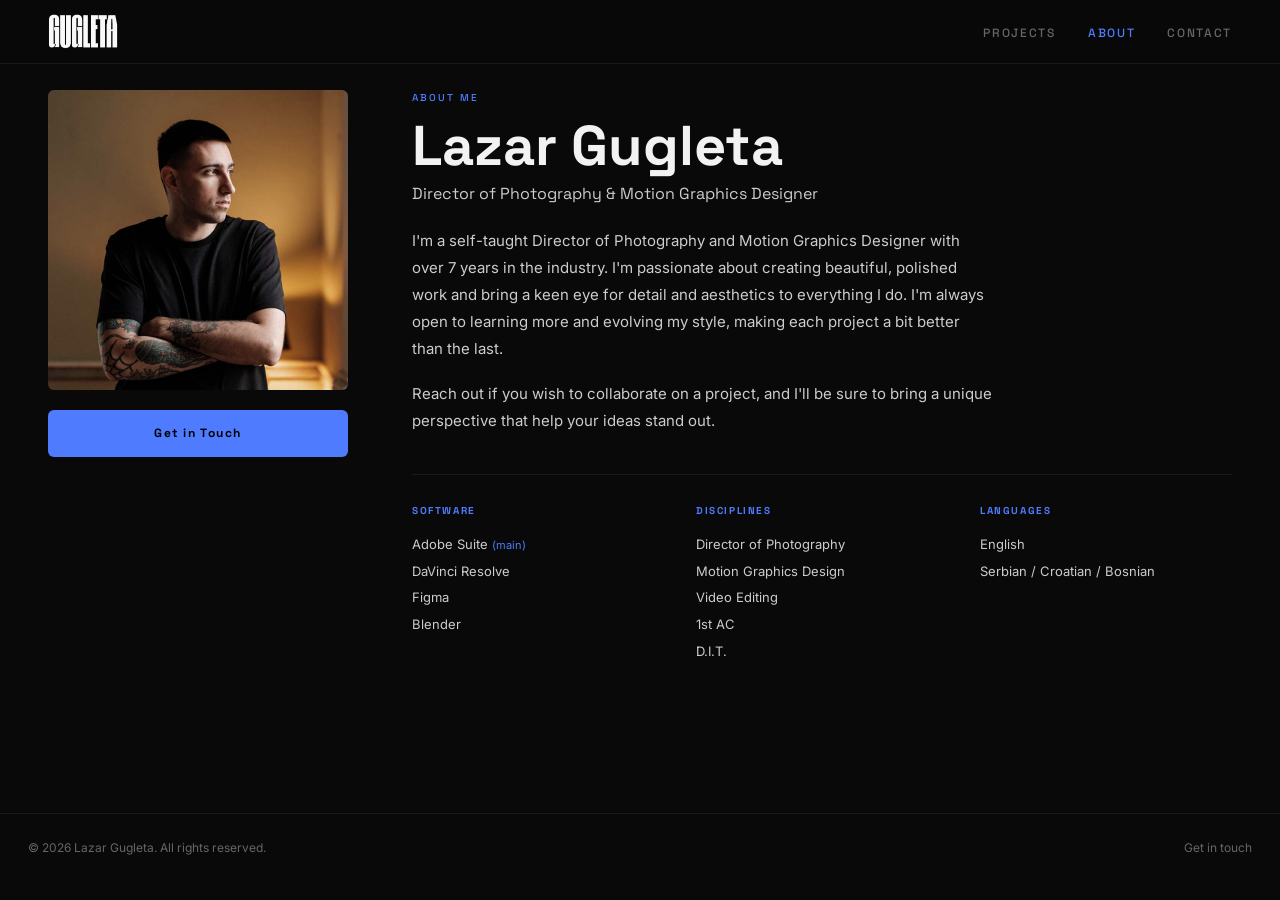
==== pages/about.html @ 64ca3a01 "Add files via upload" ====
<!doctype html>
<html lang="en">
<head>
  <meta charset="utf-8" />
  <meta name="viewport" content="width=device-width,initial-scale=1" />
  <title>About — Lazar Gugleta</title>
  <link rel="icon" type="image/png" href="../favicon.png">
  <link href="https://fonts.googleapis.com/css2?family=Space+Grotesk:wght@300;400;500;700&family=Inter:wght@300;400;500&display=swap" rel="stylesheet">
  <link rel="stylesheet" href="../css/style.css">
</head>
<body>

  <nav id="nav">
    <div class="nav-inner">
      <a href="../index.html" class="nav-logo">
        <img src="../logo.png" alt="Lazar Gugleta" class="nav-logo-img">
        
      </a>
      <ul class="nav-links">
        <li><a href="../index.html">PROJECTS</a></li>
        <li><a href="about.html" class="active">ABOUT</a></li>
        <li><a href="contact.html">CONTACT</a></li>
      </ul>
      <button class="nav-burger" aria-label="Menu" aria-expanded="false">
        <span></span><span></span><span></span>
      </button>
    </div>
  </nav>

  <div class="mobile-menu" id="mobileMenu">
    <ul>
      <li><a href="../index.html">PROJECTS</a></li>
      <li><a href="about.html">ABOUT</a></li>
      <li><a href="contact.html">CONTACT</a></li>
    </ul>
  </div>

  <main class="about-page">
    <div class="about-inner">

      <div class="about-photo-wrap">
        <img src="../Profilna.jpeg" alt="Lazar Gugleta" class="about-photo">
        <a href="contact.html" class="cta-btn" style="display:block;margin-top:20px;text-align:center;">Get in Touch</a>
      </div>

      <div class="about-text">
        <span class="eyebrow">About Me</span>
        <h1 class="about-heading">Lazar Gugleta</h1>
        <p class="about-role">Director of Photography & Motion Graphics Designer</p>

        <p>I'm a self-taught Director of Photography and Motion Graphics Designer with over 7 years in the industry. I'm passionate about creating beautiful, polished work and bring a keen eye for detail and aesthetics to everything I do. I'm always open to learning more and evolving my style, making each project a bit better than the last.</p>
        <p>Reach out if you wish to collaborate on a project, and I'll be sure to bring a unique perspective that help your ideas stand out.</p>

        <div class="skills-block">
          <div class="skill-group">
            <h4>SOFTWARE</h4>
            <ul>
              <li>Adobe Suite <span style="color:var(--accent);font-size:11px">(main)</span></li>
              <li>DaVinci Resolve</li>
              <li>Figma</li>
              <li>Blender</li>
            </ul>
          </div>
          <div class="skill-group">
            <h4>DISCIPLINES</h4>
            <ul>
              <li>Director of Photography</li>
              <li>Motion Graphics Design</li>
              <li>Video Editing</li>
              <li>1st AC</li>
              <li>D.I.T.</li>
            </ul>
          </div>
          <div class="skill-group">
            <h4>LANGUAGES</h4>
            <ul>
              <li>English</li>
              <li>Serbian / Croatian / Bosnian</li>
            </ul>
          </div>
        </div>

      </div>

    </div>
  </main>

  <footer>
    <div class="footer-inner">
      <span>© <span id="year"></span> Lazar Gugleta. All rights reserved.</span>
      <a href="contact.html">Get in touch</a>
    </div>
  </footer>

  <button class="back-top" id="backTop" aria-label="Back to top">&#8593;</button>

  <script src="../js/main.js"></script>
</body>
</html>
---- css/style.css ----
/* =========================================
   Lazar Gugleta Portfolio
   ========================================= */

:root {
  --bg:        #090909;
  --surface:   #111111;
  --border:    rgba(255,255,255,0.07);
  --muted:     #666;
  --mid:       #999;
  --light:     #ccc;
  --white:     #f2f2f2;
  --accent:    #4F7CFF;
  --radius:    6px;
  --nav-h:     64px;
  --max:       1240px;
  --font-head: 'Space Grotesk', system-ui, sans-serif;
  --font-body: 'Inter', system-ui, sans-serif;
  --ease:      cubic-bezier(.25,.46,.45,.94);
}

/* RESET */
*, *::before, *::after { box-sizing: border-box; margin: 0; padding: 0; }
html { scroll-behavior: smooth; }
body {
  background: var(--bg);
  color: var(--white);
  font-family: var(--font-body);
  font-size: 15px;
  line-height: 1.6;
  -webkit-font-smoothing: antialiased;
  overflow-x: hidden;
}
img { display: block; max-width: 100%; }
a { color: inherit; text-decoration: none; }
ul { list-style: none; }
button { font-family: inherit; cursor: pointer; border: none; background: none; }

/* ---- NAV ---- */
#nav {
  position: fixed;
  top: 0; left: 0; right: 0;
  z-index: 100;
  height: var(--nav-h);
  background: rgba(9,9,9,0.92);
  backdrop-filter: blur(12px);
  -webkit-backdrop-filter: blur(12px);
  border-bottom: 1px solid var(--border);
  transition: background .3s var(--ease);
}
.nav-inner {
  max-width: var(--max);
  margin: 0 auto;
  padding: 0 28px;
  height: 100%;
  display: flex;
  align-items: center;
  justify-content: space-between;
}
.nav-logo {
  font-family: var(--font-head);
  font-weight: 700;
  font-size: 14px;
  letter-spacing: .12em;
  color: var(--white);
}
.nav-links {
  display: flex;
  gap: 32px;
}
.nav-links a {
  font-family: var(--font-head);
  font-size: 12px;
  font-weight: 500;
  letter-spacing: .14em;
  color: var(--muted);
  transition: color .2s;
}
.nav-links a:hover,
.nav-links a.active { color: var(--white); }
.nav-links a.active { color: var(--accent); }

/* Burger */
.nav-burger {
  display: none;
  flex-direction: column;
  gap: 5px;
  padding: 6px;
}
.nav-burger span {
  display: block;
  width: 22px;
  height: 2px;
  background: var(--white);
  transition: transform .3s var(--ease), opacity .3s;
}

/* Mobile menu */
.mobile-menu {
  display: none;
  position: fixed;
  inset: 0;
  background: var(--bg);
  z-index: 99;
  align-items: center;
  justify-content: center;
  flex-direction: column;
}
.mobile-menu.open { display: flex; }
.mobile-menu ul { display: flex; flex-direction: column; gap: 28px; text-align: center; }
.mobile-menu a {
  font-family: var(--font-head);
  font-size: 28px;
  font-weight: 700;
  letter-spacing: .1em;
  color: var(--white);
  transition: color .2s;
}
.mobile-menu a:hover { color: var(--accent); }

/* ---- HERO ---- */
main { padding-top: var(--nav-h); }

.hero {
  padding: 80px 28px 48px;
  max-width: var(--max);
  margin: 0 auto;
}
.hero-title {
  font-family: var(--font-head);
  font-size: clamp(42px, 8vw, 96px);
  font-weight: 700;
  line-height: 1.0;
  letter-spacing: -.03em;
  color: var(--white);
}
.hero-title span {
  color: var(--accent);
  display: block;
}

/* ---- PROJECT GRID ---- */
.grid-section {
  max-width: var(--max);
  margin: 0 auto;
  padding: 28px 28px 80px;
}

.project-grid {
  display: grid;
  grid-template-columns: repeat(2, 1fr);
  gap: 3px;
}


.card {
  display: block;
  position: relative;
  overflow: hidden;
  background: var(--surface);
}

.card-thumb {
  position: relative;
  overflow: hidden;
  aspect-ratio: 16/9;
}

.card-thumb img {
  width: 100%;
  height: 100%;
  object-fit: cover;
  transition: transform .6s var(--ease), filter .4s;
  filter: brightness(.85);
}

.card:hover .card-thumb img {
  transform: scale(1.04);
  filter: brightness(.65);
}

.card-overlay {
  position: absolute;
  inset: 0;
  display: flex;
  flex-direction: column;
  align-items: center;
  justify-content: center;
  opacity: 0;
  transition: opacity .3s;
  background: linear-gradient(to top, rgba(0,0,0,.75) 0%, rgba(0,0,0,.08) 55%, transparent 100%);
}
.card:hover .card-overlay { opacity: 1; }

.play-btn {
  width: 64px;
  height: 64px;
  border-radius: 50%;
  border: 2px solid var(--white);
  display: flex;
  align-items: center;
  justify-content: center;
  font-size: 20px;
  color: var(--white);
  padding-left: 4px;
  transition: background .2s, border-color .2s;
  flex-shrink: 0;
}
.card:hover .play-btn {
  background: var(--accent);
  border-color: var(--accent);
  color: #000;
}

.card-hover-title {
  position: absolute;
  bottom: 0;
  left: 0;
  right: 0;
  padding: 14px 16px;
  display: flex;
  flex-direction: column;
  gap: 4px;
  transform: translateY(6px);
  transition: transform .3s cubic-bezier(.25,.46,.45,.94);
}
.card:hover .card-hover-title { transform: translateY(0); }

.card-hover-type {
  font-family: var(--font-head);
  font-size: 10px;
  font-weight: 500;
  letter-spacing: .16em;
  color: var(--accent);
  text-transform: uppercase;
}
.card-hover-name {
  font-family: var(--font-head);
  font-size: 15px;
  font-weight: 600;
  color: var(--white);
  line-height: 1.25;
}

.card-meta {
  padding: 14px 16px 18px;
  border-top: 1px solid var(--border);
}
.card-type {
  font-family: var(--font-head);
  font-size: 10px;
  font-weight: 500;
  letter-spacing: .16em;
  color: var(--accent);
  display: block;
  margin-bottom: 4px;
}
.card-title {
  font-family: var(--font-head);
  font-size: 15px;
  font-weight: 500;
  color: var(--light);
  line-height: 1.3;
}
.card:hover .card-title { color: var(--white); }

/* ---- PROJECT PAGE ---- */
.project-page {
  max-width: var(--max);
  margin: 0 auto;
  padding: 32px 28px 80px;
}

.back-link {
  display: inline-flex;
  align-items: center;
  gap: 6px;
  font-size: 13px;
  font-family: var(--font-head);
  letter-spacing: .08em;
  color: var(--muted);
  margin-bottom: 28px;
  transition: color .2s;
}
.back-link:hover { color: var(--white); }

.project-video {
  width: 100%;
  position: relative;
  padding-top: 56.25%;
  background: #000;
  border-radius: var(--radius);
  overflow: hidden;
  margin-bottom: 32px;
}
.project-video iframe {
  position: absolute;
  inset: 0;
  width: 100%;
  height: 100%;
  border: none;
}

.project-info {
  margin-bottom: 60px;
}
.project-info .card-type {
  font-size: 11px;
  margin-bottom: 8px;
}
.project-info h1 {
  font-family: var(--font-head);
  font-size: clamp(24px, 4vw, 40px);
  font-weight: 700;
  margin-bottom: 16px;
}
.project-info p {
  color: var(--light);
  max-width: 640px;
  line-height: 1.7;
}

/* ---- YOU MAY ALSO LIKE ---- */
.also-like { margin-top: 24px; }
.also-title {
  font-family: var(--font-head);
  font-size: 11px;
  font-weight: 500;
  letter-spacing: .18em;
  color: var(--muted);
  text-transform: uppercase;
  margin-bottom: 20px;
  padding-bottom: 12px;
  border-bottom: 1px solid var(--border);
}
.also-grid {
  display: grid;
  grid-template-columns: repeat(3, 1fr);
  gap: 3px;
}

/* ---- ABOUT PAGE ---- */
.about-page {
  max-width: var(--max);
  margin: 0 auto;
  padding: 90px 28px 80px;
}
.about-inner {
  display: grid;
  grid-template-columns: 300px 1fr;
  gap: 64px;
  align-items: start;
}
.about-photo-wrap { position: sticky; top: calc(var(--nav-h) + 24px); }
.about-photo {
  width: 100%;
  aspect-ratio: 1;
  object-fit: cover;
  border-radius: var(--radius);
  filter: grayscale(20%);
}
.eyebrow {
  display: block;
  font-family: var(--font-head);
  font-size: 10px;
  font-weight: 500;
  letter-spacing: .2em;
  color: var(--accent);
  text-transform: uppercase;
  margin-bottom: 12px;
}
.about-heading {
  font-family: var(--font-head);
  font-size: clamp(32px, 5vw, 56px);
  font-weight: 700;
  line-height: 1;
  margin-bottom: 6px;
}
.about-role {
  font-size: 16px;
  color: var(--mid);
  margin-bottom: 28px;
  font-family: var(--font-head);
}
.about-text p {
  color: var(--light);
  margin-bottom: 18px;
  max-width: 580px;
  line-height: 1.8;
}
.skills-block {
  display: grid;
  grid-template-columns: repeat(3, 1fr);
  gap: 32px;
  margin: 40px 0;
  padding: 28px 0;
  border-top: 1px solid var(--border);
}
.skill-group h4 {
  font-family: var(--font-head);
  font-size: 10px;
  letter-spacing: .16em;
  color: var(--accent);
  margin-bottom: 12px;
}
.skill-group li {
  font-size: 13px;
  color: var(--light);
  padding: 3px 0;
}
.cta-btn {
  display: inline-block;
  padding: 14px 28px;
  background: var(--accent);
  color: #000;
  font-family: var(--font-head);
  font-size: 12px;
  font-weight: 700;
  letter-spacing: .12em;
  border-radius: var(--radius);
  transition: background .2s, transform .2s;
}
.cta-btn:hover { background: #ffffff; transform: translateY(-1px); }

/* ---- CONTACT PAGE ---- */
.contact-page {
  max-width: var(--max);
  margin: 0 auto;
  padding: 90px 28px 80px;
}
.contact-inner { max-width: 900px; }
.contact-header { margin-bottom: 52px; }
.contact-header h1 {
  font-family: var(--font-head);
  font-size: clamp(36px, 6vw, 72px);
  font-weight: 700;
  line-height: 1.05;
  margin-bottom: 14px;
}
.contact-header p { color: var(--mid); }

.contact-split {
  display: grid;
  grid-template-columns: 220px 1fr;
  gap: 60px;
  align-items: start;
}
.contact-details { padding-top: 6px; }
.contact-item { margin-bottom: 28px; }
.ci-label {
  display: block;
  font-family: var(--font-head);
  font-size: 10px;
  letter-spacing: .16em;
  color: var(--accent);
  margin-bottom: 6px;
}
.ci-value { font-size: 14px; color: var(--light); }
a.ci-value:hover { color: var(--accent); }

/* Form */
.contact-form { display: flex; flex-direction: column; gap: 20px; }
.form-row { display: grid; grid-template-columns: 1fr 1fr; gap: 20px; }
.form-group { display: flex; flex-direction: column; gap: 8px; }
.form-group label {
  font-family: var(--font-head);
  font-size: 10px;
  letter-spacing: .14em;
  color: var(--muted);
}
.form-group input,
.form-group textarea {
  background: var(--surface);
  border: 1px solid var(--border);
  border-radius: var(--radius);
  color: var(--white);
  font-family: var(--font-body);
  font-size: 14px;
  padding: 12px 14px;
  outline: none;
  transition: border-color .2s;
  resize: vertical;
}
.form-group input::placeholder,
.form-group textarea::placeholder { color: var(--muted); }
.form-group input:focus,
.form-group textarea:focus { border-color: var(--accent); }

.submit-btn {
  align-self: flex-start;
  padding: 14px 32px;
  background: var(--accent);
  color: #000;
  font-family: var(--font-head);
  font-size: 12px;
  font-weight: 700;
  letter-spacing: .12em;
  border-radius: var(--radius);
  transition: background .2s, transform .2s;
}
.submit-btn:hover { background: #ffffff; transform: translateY(-1px); }
.submit-btn:disabled { opacity: .5; cursor: not-allowed; transform: none; }

.form-status {
  font-size: 13px;
  min-height: 20px;
  color: var(--mid);
}
.form-status.success { color: #6fcf97; }
.form-status.error   { color: #eb5757; }

/* ---- FOOTER ---- */
footer {
  border-top: 1px solid var(--border);
  padding: 24px 28px;
}
.footer-inner {
  max-width: var(--max);
  margin: 0 auto;
  display: flex;
  justify-content: space-between;
  align-items: center;
  font-size: 12px;
  color: var(--muted);
  gap: 16px;
  flex-wrap: wrap;
}
.footer-inner a { color: var(--muted); transition: color .2s; }
.footer-inner a:hover { color: var(--accent); }

/* ---- BACK TO TOP ---- */
.back-top {
  position: fixed;
  bottom: 28px;
  right: 28px;
  width: 44px;
  height: 44px;
  border-radius: 50%;
  background: var(--surface);
  border: 1px solid var(--border);
  color: var(--white);
  font-size: 18px;
  display: flex;
  align-items: center;
  justify-content: center;
  cursor: pointer;
  opacity: 0;
  transform: translateY(12px);
  transition: opacity .3s var(--ease), transform .3s var(--ease), background .2s;
  z-index: 50;
  pointer-events: none;
}
.back-top.visible {
  opacity: 1;
  transform: translateY(0);
  pointer-events: auto;
}
.back-top:hover { background: var(--accent); color: #000; border-color: var(--accent); }

/* ---- RESPONSIVE ---- */
@media (max-width: 900px) {
  .project-grid { grid-template-columns: 1fr; }
  .project-grid .card:first-child { grid-column: 1; }

  .also-grid { grid-template-columns: repeat(2, 1fr); }

  .about-inner { grid-template-columns: 1fr; }
  .about-photo-wrap { position: static; max-width: 240px; }
  .skills-block { grid-template-columns: 1fr 1fr; }

  .contact-split { grid-template-columns: 1fr; gap: 36px; }
  .form-row { grid-template-columns: 1fr; }
}

@media (max-width: 600px) {
  :root { --nav-h: 56px; }
  .hero { padding: 48px 20px 32px; }
  .grid-section, .project-page, .about-page, .contact-page { padding-left: 16px; padding-right: 16px; }

  .nav-links { display: none; }
  .nav-burger { display: flex; }

  .also-grid { grid-template-columns: 1fr; }
  .skills-block { grid-template-columns: 1fr; gap: 24px; }

  .back-top { bottom: 20px; right: 20px; }
}

/* Reduced motion */
@media (prefers-reduced-motion: reduce) {
  *, *::before, *::after { transition-duration: .01ms !important; animation-duration: .01ms !important; }
}

/* Logo image + text in nav */
.nav-logo {
  display: flex;
  align-items: center;
  gap: 10px;
}
.nav-logo-img {
  height: 32px;
  width: auto;
  display: block;
  transition: opacity .2s;
}
.nav-logo-text {
  font-family: var(--font-head);
  font-weight: 700;
  font-size: 14px;
  letter-spacing: .12em;
  color: var(--white);
  transition: opacity .2s;
}
.nav-logo:hover .nav-logo-img,
.nav-logo:hover .nav-logo-text { opacity: .75; }

/* Updated logo sizing — full logo image with text baked in */
.nav-logo-img {
  height: 40px !important;
  width: auto;
}
.nav-logo-text { display: none; }  /* hidden — text is inside the logo image */

/* Platform branded placeholders for social cards */
.card-thumb {
  /* allow inline aspect-ratio override from JS */
  aspect-ratio: 16/9;
}
.card-platform-placeholder {
  width: 100%;
  height: 100%;
  display: flex;
  flex-direction: column;
  align-items: center;
  justify-content: center;
  gap: 14px;
  background: #111;
}
.card-platform-placeholder svg {
  width: 52px;
  height: 52px;
}
.card-platform-placeholder span {
  font-family: var(--font-head);
  font-size: 13px;
  letter-spacing: .08em;
  color: var(--mid);
}
/* Vertical cards sit in their own row so they don't stretch the grid oddly */
.card:has(.card-thumb[style*="9/16"]) {
  grid-row: span 1;
}

/* Vertical video player (Instagram Reels / portrait Facebook) */
.project-video--vertical {
  max-width: 420px;
  padding-top: 0 !important;
  aspect-ratio: 9/16;
  height: auto;
  margin-left: 0;
}
.project-video--vertical iframe {
  position: static !important;
  width: 100%;
  height: 100%;
}

/* Letterboxed portrait thumbnails in 16:9 card container */
.card-thumb img[style*="object-fit:contain"] {
  background: #000;
}
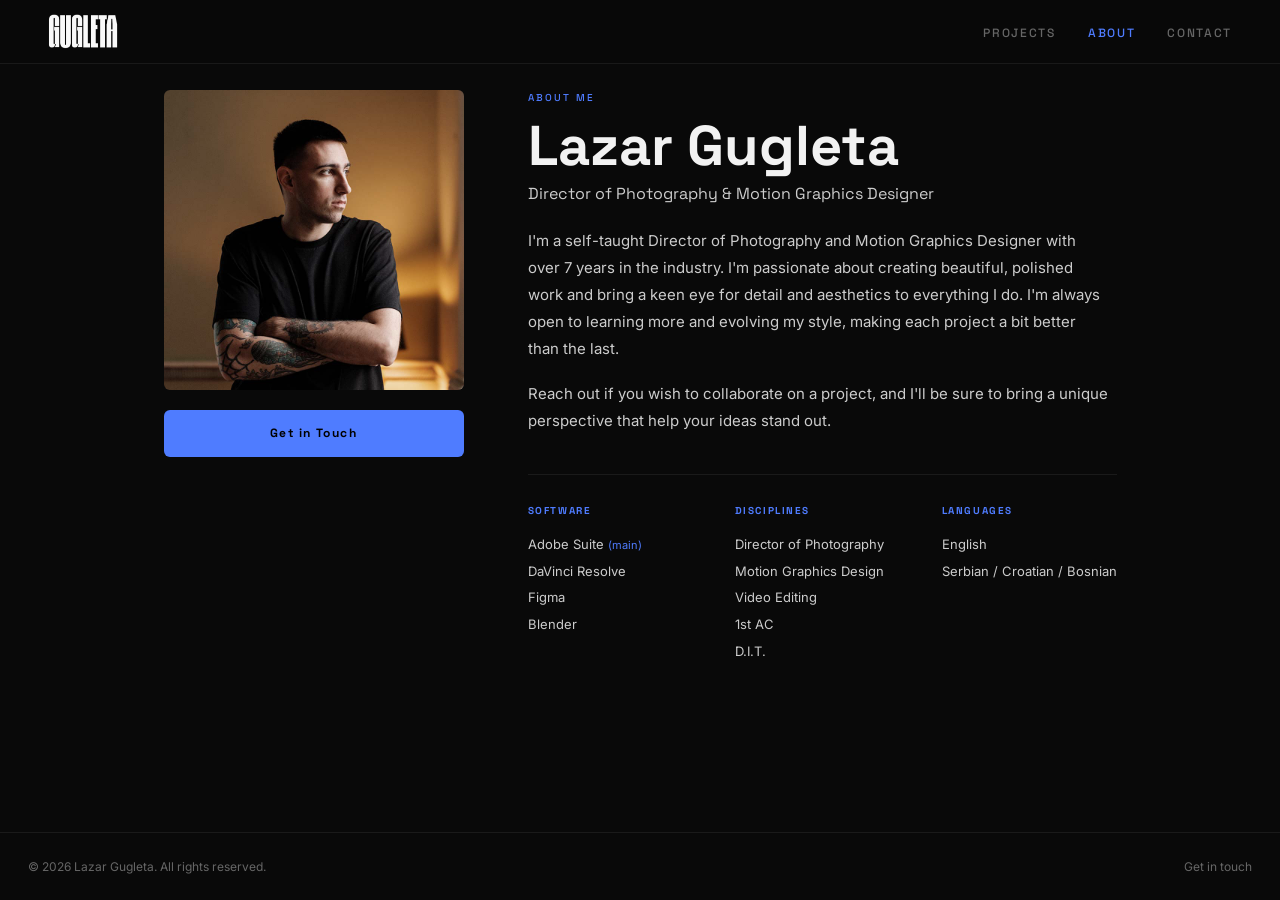
==== commit fc7a51be: "Update about.html" ====
--- a/pages/about.html
+++ b/pages/about.html
@@ -40,7 +40,7 @@
 
       <div class="about-photo-wrap">
         <img src="../Profilna.jpeg" alt="Lazar Gugleta" class="about-photo">
-        <a href="contact.html" class="cta-btn" style="display:block;margin-top:20px;text-align:center;">Get in Touch</a>
+        <a href="contact.html" class="cta-btn about-btn-desktop" style="display:block;margin-top:20px;text-align:center;">Get in Touch</a>
       </div>
 
       <div class="about-text">
@@ -80,6 +80,8 @@
           </div>
         </div>
 
+        <a href="contact.html" class="cta-btn about-btn-mobile" style="display:none;margin-top:28px;text-align:center;">Get in Touch</a>
+
       </div>
 
     </div>
--- a/css/style.css
+++ b/css/style.css
@@ -30,6 +30,9 @@
   line-height: 1.6;
   -webkit-font-smoothing: antialiased;
   overflow-x: hidden;
+  display: flex;
+  flex-direction: column;
+  min-height: 100vh;
 }
 img { display: block; max-width: 100%; }
 a { color: inherit; text-decoration: none; }
@@ -344,6 +347,7 @@
   max-width: var(--max);
   margin: 0 auto;
   padding: 90px 28px 80px;
+  flex: 1;
 }
 .about-inner {
   display: grid;
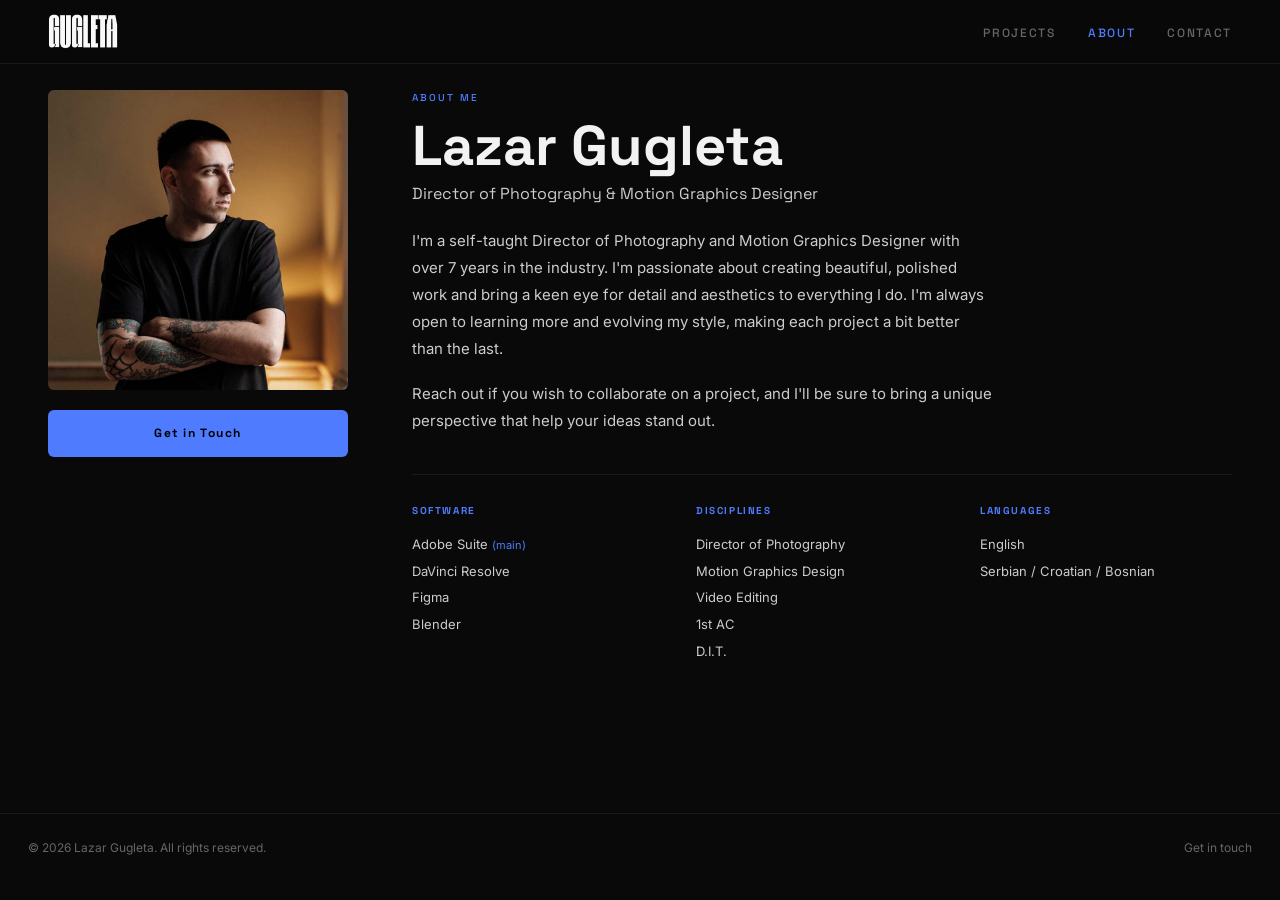
==== commit 267b6b5f: "Update about.html" ====
--- a/pages/about.html
+++ b/pages/about.html
@@ -40,7 +40,7 @@
 
       <div class="about-photo-wrap">
         <img src="../Profilna.jpeg" alt="Lazar Gugleta" class="about-photo">
-        <a href="contact.html" class="cta-btn about-btn-desktop" style="display:block;margin-top:20px;text-align:center;">Get in Touch</a>
+        <a href="contact.html" class="cta-btn" style="display:block;margin-top:20px;text-align:center;">Get in Touch</a>
       </div>
 
       <div class="about-text">
@@ -80,8 +80,6 @@
           </div>
         </div>
 
-        <a href="contact.html" class="cta-btn about-btn-mobile" style="display:none;margin-top:28px;text-align:center;">Get in Touch</a>
-
       </div>
 
     </div>
--- a/css/style.css
+++ b/css/style.css
@@ -30,9 +30,6 @@
   line-height: 1.6;
   -webkit-font-smoothing: antialiased;
   overflow-x: hidden;
-  display: flex;
-  flex-direction: column;
-  min-height: 100vh;
 }
 img { display: block; max-width: 100%; }
 a { color: inherit; text-decoration: none; }
@@ -347,7 +344,6 @@
   max-width: var(--max);
   margin: 0 auto;
   padding: 90px 28px 80px;
-  flex: 1;
 }
 .about-inner {
   display: grid;
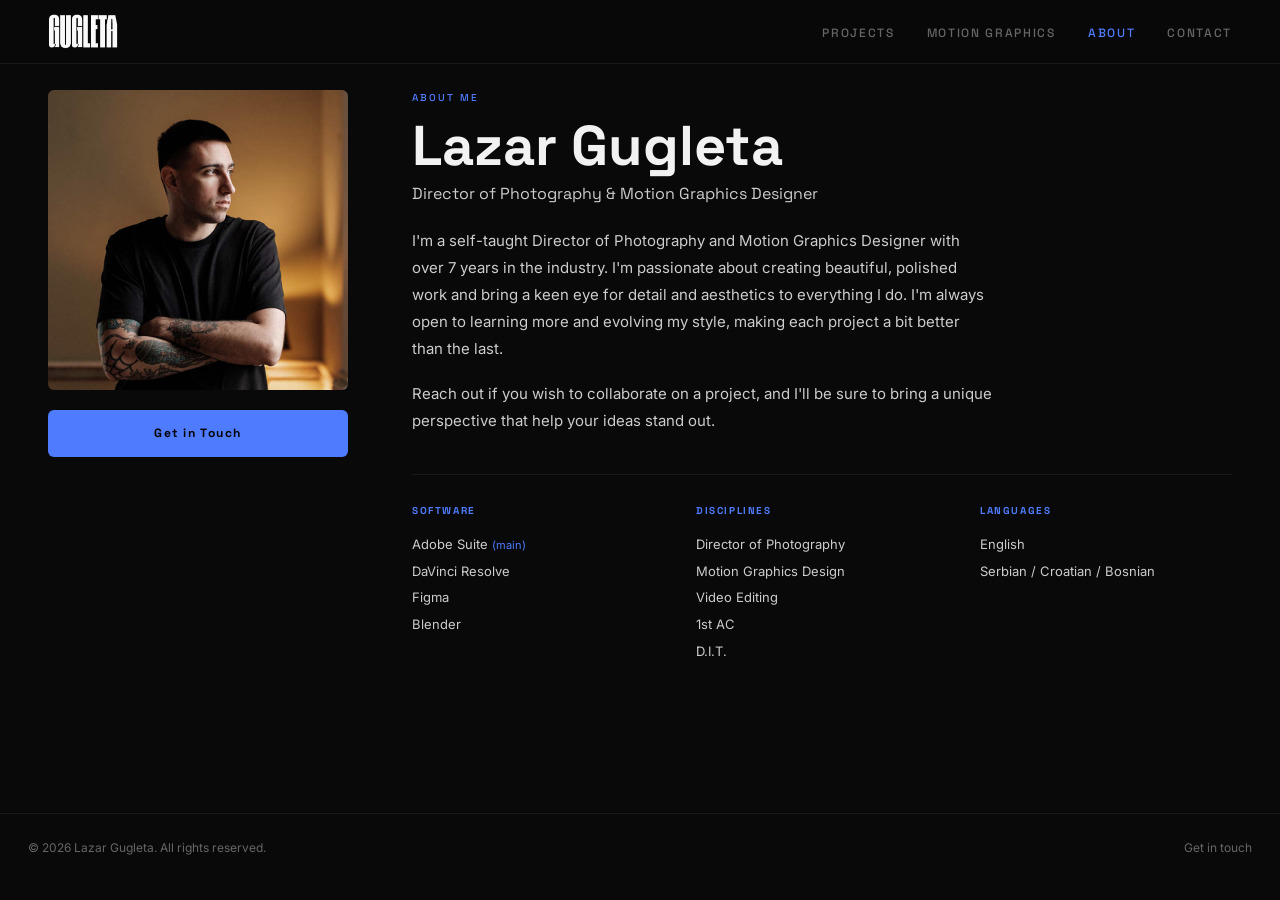
==== commit 9a25b9a2: "Update about.html" ====
--- a/pages/about.html
+++ b/pages/about.html
@@ -18,6 +18,7 @@
       </a>
       <ul class="nav-links">
         <li><a href="../index.html">PROJECTS</a></li>
+        <li><a href="motion-graphics.html">MOTION GRAPHICS</a></li>
         <li><a href="about.html" class="active">ABOUT</a></li>
         <li><a href="contact.html">CONTACT</a></li>
       </ul>
@@ -30,6 +31,7 @@
   <div class="mobile-menu" id="mobileMenu">
     <ul>
       <li><a href="../index.html">PROJECTS</a></li>
+      <li><a href="motion-graphics.html">MOTION GRAPHICS</a></li>
       <li><a href="about.html">ABOUT</a></li>
       <li><a href="contact.html">CONTACT</a></li>
     </ul>
@@ -40,7 +42,7 @@
 
       <div class="about-photo-wrap">
         <img src="../Profilna.jpeg" alt="Lazar Gugleta" class="about-photo">
-        <a href="contact.html" class="cta-btn" style="display:block;margin-top:20px;text-align:center;">Get in Touch</a>
+        <a href="contact.html" class="cta-btn about-btn-photo" style="display:block;margin-top:20px;text-align:center;">Get in Touch</a>
       </div>
 
       <div class="about-text">
@@ -80,6 +82,8 @@
           </div>
         </div>
 
+        <a href="contact.html" class="cta-btn about-btn-bottom" style="display:none;margin-top:28px;text-align:center;">Get in Touch</a>
+
       </div>
 
     </div>
--- a/css/style.css
+++ b/css/style.css
@@ -566,6 +566,8 @@
 
   .about-inner { grid-template-columns: 1fr; }
   .about-photo-wrap { position: static; max-width: 240px; }
+  .about-btn-photo { display: none !important; }
+  .about-btn-bottom { display: block !important; }
   .skills-block { grid-template-columns: 1fr 1fr; }
 
   .contact-split { grid-template-columns: 1fr; gap: 36px; }
